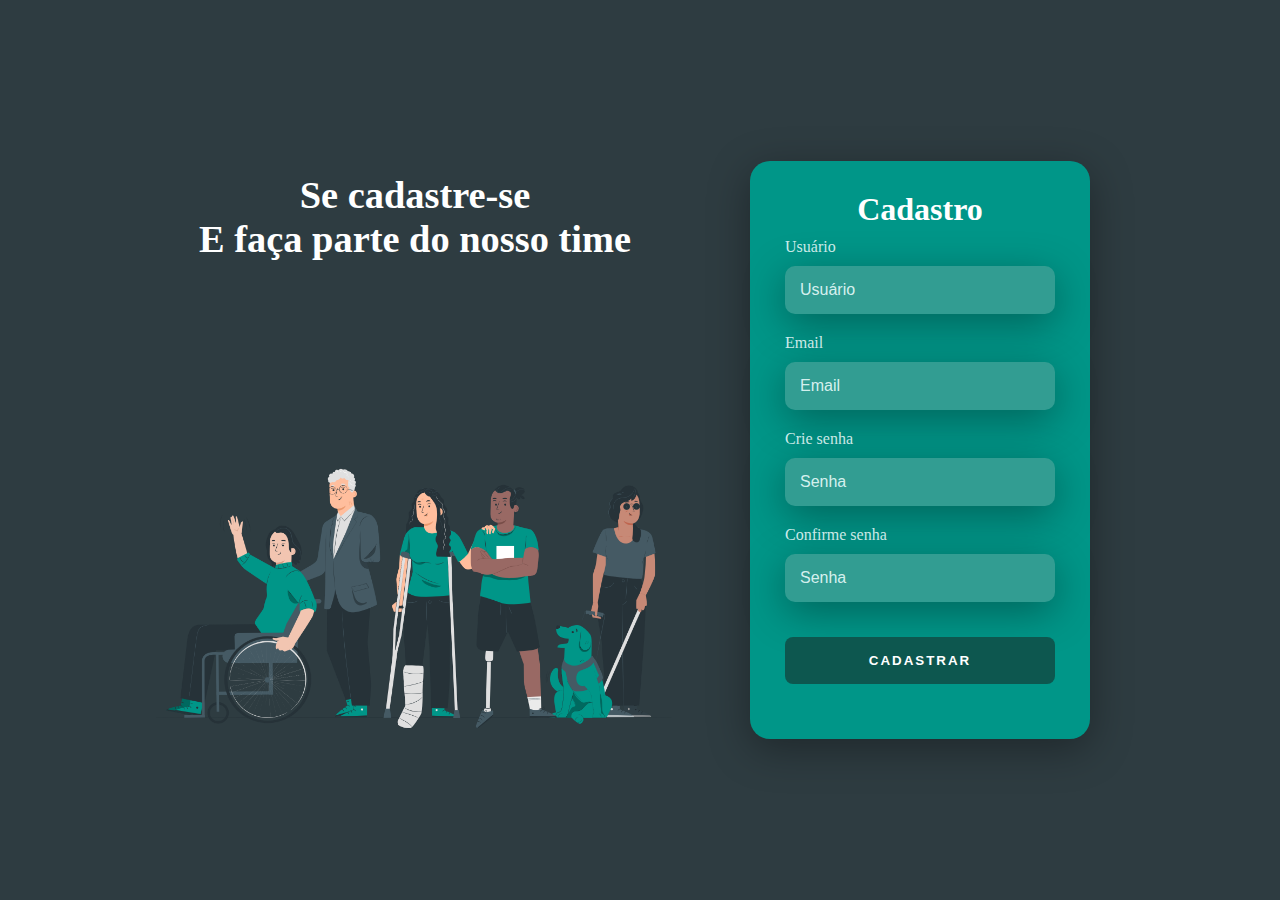
==== pages/Cadastro.html @ e4803b6c "Merge remote-tracking branch 'origin/develop' into user/taina" ====
<!DOCTYPE html>
<html lang="en">

<head>
    <meta charset="UTF-8">
    <meta name="viewport" content="width=device-width, initial-scale=1.0">
    <link rel="stylesheet" href="..//css/styles-cadastro.css">
    <title>Acesse All Areas</title>
</head>

<body>
    <div class="main-cadastro">
        <div class="left-cadastro">
            <h1>Se cadastre-se<br> E faça parte do nosso time</h1>
            <img src="..//img/pcdss.png" class="left-cadastro-image" alt="pcds">
        </div>
        <div class="right-cadastro">
            <div class="card-cadastro">
                <h1>Cadastro</h1>
                <div class="textfield">
                    <label for="usuario">Usuário</label>
                    <input type="text" name="usuario" placeholder="Usuário">
                </div>
                <div class="textfield">
                    <label for="email">Email</label>
                    <input type="email" name="email" placeholder="Email">
                </div>
                <div class="textfield">
                    <label for="senha">Crie senha</label>
                    <input type="password" name="senha" placeholder="Senha">
                </div>
                <div class="textfield">
                    <label for="senha_confirmacao">Confirme senha</label>
                    <input type="password" name="senha_confirmacao" placeholder="Senha">
                </div>
                <button class="btn-cadastro">Cadastrar</button>
            </div>
        </div>
    </div>
</body>

</html>
---- css/styles-cadastro.css ----
body, html {
    margin: 0;
    padding: 0;
    height: 100%;
    width: 100%;
    overflow: hidden; /* Remove a barra de rolagem */
    box-sizing: border-box;
}


.main-cadastro {
    width: 100vw;
    height: 100vh;
    background: #2e3c41;
    display: flex;
    justify-content: center;
    align-items: center;
}

.left-cadastro {
    width: 50vh;
    height: 100vh;
    /*altura*/
    display: flex;
    justify-content: center;
    align-items: center;
    flex-direction: column;
}

.left-cadastro h1 {
    font-size: 3vw;
    width: 100%;
    margin-top: 100px; /* Adiciona mais espaçamento para descer */
    text-align: center; /* Centraliza o texto */
    color: #ffffff;
}

.left-cadastro-image {
   
    width: 60vh; /* Define a largura da imagem */
    height: auto;
    /*tamanho da fonte*/


}

.right-cadastro {
    width: 50vh;
    height: 100vh;
    display: flex;
    justify-content: left;
    /*Centraliza os itens horizontalmente*/
    align-items: center;
}

.card-cadastro {
    width: 60%;
    display: flex;
    justify-content: center;
    align-items: center;
    flex-direction: column;
    padding: 30px 35px;
    background: #009688;
    /*cor do fundo*/
    border-radius: 20px;
    box-shadow: 0px 10px 40px #00000056;
    /*sombra*/
    margin-left: auto; /* Empurra o card para a direita */
    

}

.card-cadastro h1 {
    color: #ffffff;
    /* cor do titulo*/
    font-weight: 800;
    margin: 0;
}

.textfield {
    width: 100%;
    display: flex;
    flex-direction: column;
    align-items: flex-start;
    justify-content: center;
    margin: 10px 0;
}

.textfield input {
    width: 100%;
    border: none;
    border-radius: 10px;
    padding: 15px;
    background:  #329d92;
    /*cor do fundo*/
    color: #f0ffffde;
    font-size: 12pt;
    box-shadow: 0px 10px 40px #00000056;
    outline: none;
    box-sizing: border-box;
}

.textfield label {
    color: #f0ffffde;
    margin-bottom: 10px;
}

.textfield input::placeholder {
    color: #f0ffffde;
}

.btn-cadastro {
    width: 100%;
    padding: 16px 0;
    margin: 25px;
    border: none;
    border-radius: 8px;
    outline: none;
    text-transform: uppercase;
    font-weight: 800;
    letter-spacing: 2px;
    /*espaço entre a letra do botão*/
    color: #ffffff;
    background:  #0d574f;
    cursor: pointer;
    box-shadow: 0px 10px 40px -12pcd #00ff8052;
}
.back-button {
    position: absolute;
    left: 62%; /* Ajuste para posicionar ao lado da área de login */
    transform: translateX(-150%); /* Mova para a esquerda */
    top: 18%; /* Alinhe verticalmente um pouco mais para cima */
    font-size: 24px;
    color: #ffffff;
    text-decoration: none;
    cursor: pointer;
}

/* Responsividade para dispositivos menores */

@media (max-width: 768px) {
    .main-cadastro {
        flex-direction: column;
        padding: 20px;
    }

    .left-cadastro {
        width: 80%;
        height: auto;
        margin-bottom: 20px;
    }

    .left-cadastro h1 {
        font-size: 24px;
    }

    .left-cadastro-image {
        width: 100%;
        margin-top: 20px;
    }

    .right-cadastro {
        width: 80%;
        height: auto;
    }

    .card-cadastro {
        width: 100%;
        padding: 20px;
    }
}

@media (max-width: 480px) {
    .left-cadastro {
        height: auto;
    }

    .left-cadastro h1 {
        font-size: 20px;
        text-align: center;
    }

    .left-cadastro-image {
        display: none;
    }

    .card-cadastro {
        width: 90%;
        padding: 15px;
    }

    .btn-cadastro {
        font-size: 14px;
        padding: 12px 0;
    }
}
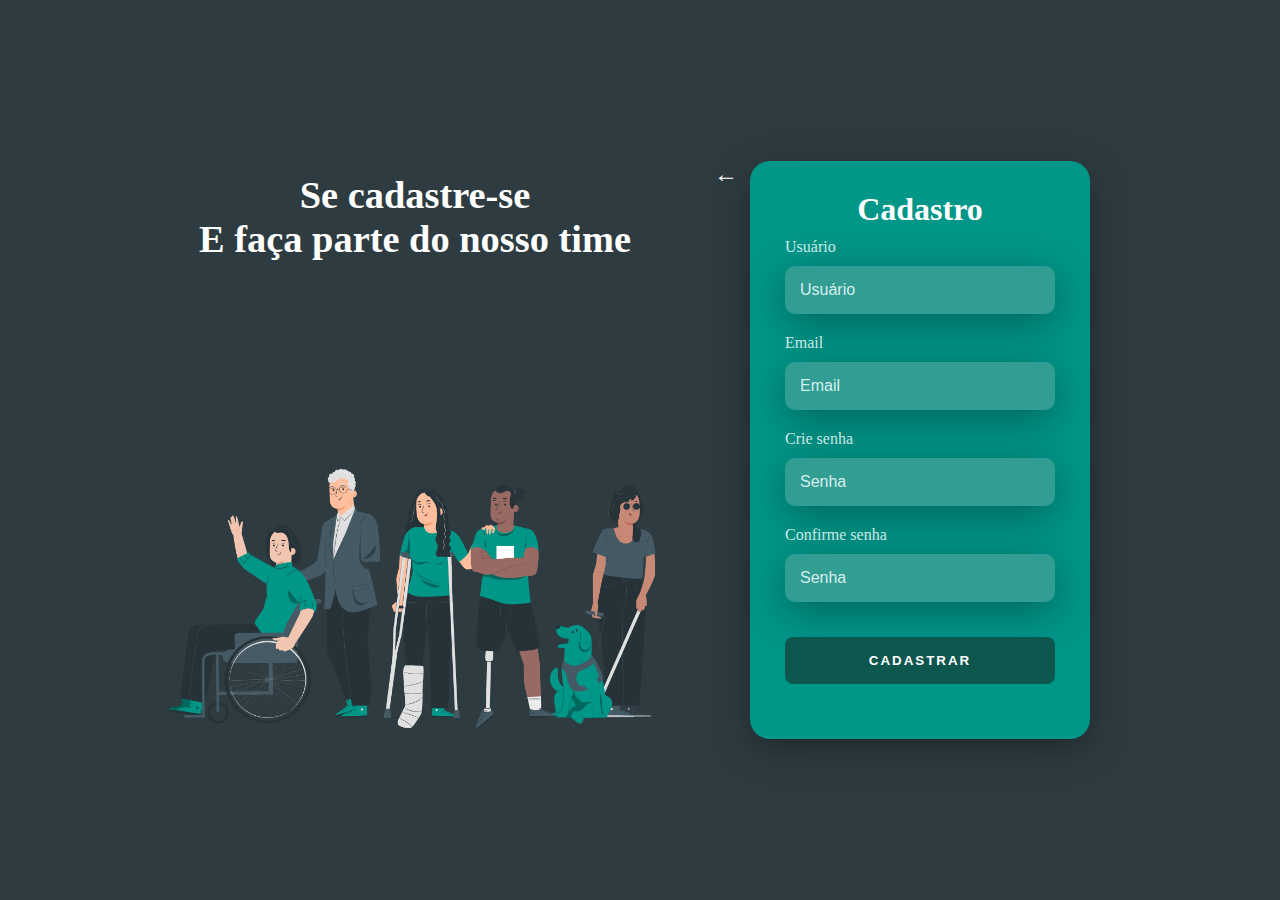
==== commit c77ba71a: "Terminei a responsividade  e as cores do login e cadastro." ====
--- a/pages/Cadastro.html
+++ b/pages/Cadastro.html
@@ -13,9 +13,11 @@
         <div class="left-cadastro">
             <h1>Se cadastre-se<br> E faça parte do nosso time</h1>
             <img src="..//img/pcdss.png" class="left-cadastro-image" alt="pcds">
+           
         </div>
         <div class="right-cadastro">
             <div class="card-cadastro">
+                 <a href="Login.html" class="back-button">&larr;</a> <!-- Botão de voltar -->
                 <h1>Cadastro</h1>
                 <div class="textfield">
                     <label for="usuario">Usuário</label>
--- a/css/styles-cadastro.css
+++ b/css/styles-cadastro.css
@@ -55,6 +55,7 @@
 }
 
 .card-cadastro {
+    position: relative;
     width: 60%;
     display: flex;
     justify-content: center;
@@ -128,13 +129,17 @@
 }
 .back-button {
     position: absolute;
-    left: 62%; /* Ajuste para posicionar ao lado da área de login */
+    left: 0; /* Ajuste para posicionar ao lado da área de login */
     transform: translateX(-150%); /* Mova para a esquerda */
-    top: 18%; /* Alinhe verticalmente um pouco mais para cima */
+    top: 0; /* Alinhe verticalmente um pouco mais para cima */
     font-size: 24px;
     color: #ffffff;
     text-decoration: none;
     cursor: pointer;
+}
+
+.back-button:hover {
+    color:#009688 ; /* Altera a cor do botão ao passar o mouse */
 }
 
 /* Responsividade para dispositivos menores */
@@ -142,7 +147,7 @@
 @media (max-width: 768px) {
     .main-cadastro {
         flex-direction: column;
-        padding: 20px;
+        padding: 5px;
     }
 
     .left-cadastro {
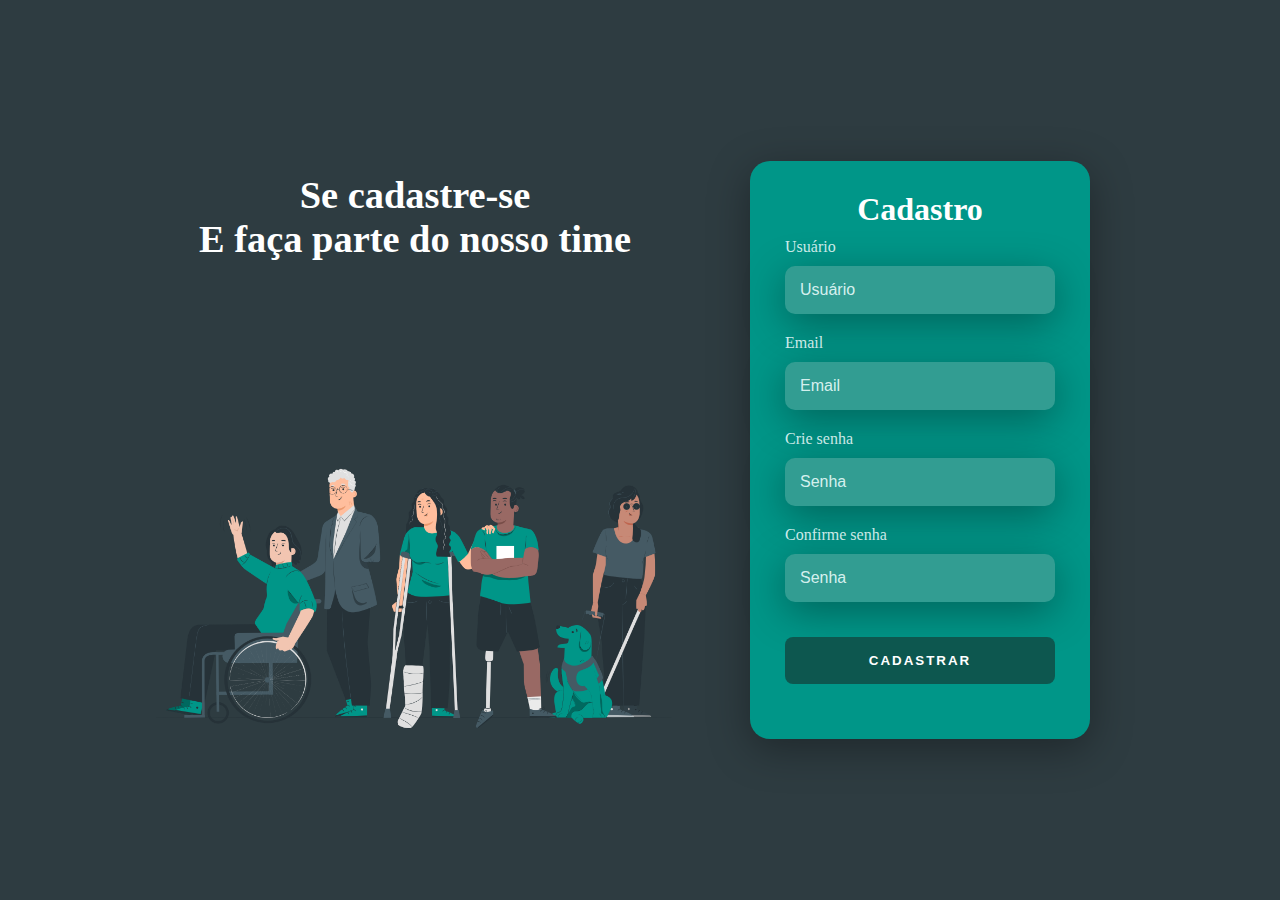
==== commit 7201942e: "Merge branch 'user/poliane' of https://github.com/Eduarda302/acessallareas into user/poliane" ====
--- a/pages/Cadastro.html
+++ b/pages/Cadastro.html
@@ -13,11 +13,9 @@
         <div class="left-cadastro">
             <h1>Se cadastre-se<br> E faça parte do nosso time</h1>
             <img src="..//img/pcdss.png" class="left-cadastro-image" alt="pcds">
-           
         </div>
         <div class="right-cadastro">
             <div class="card-cadastro">
-                 <a href="Login.html" class="back-button">&larr;</a> <!-- Botão de voltar -->
                 <h1>Cadastro</h1>
                 <div class="textfield">
                     <label for="usuario">Usuário</label>
--- a/css/styles-cadastro.css
+++ b/css/styles-cadastro.css
@@ -55,7 +55,6 @@
 }
 
 .card-cadastro {
-    position: relative;
     width: 60%;
     display: flex;
     justify-content: center;
@@ -129,17 +128,13 @@
 }
 .back-button {
     position: absolute;
-    left: 0; /* Ajuste para posicionar ao lado da área de login */
+    left: 62%; /* Ajuste para posicionar ao lado da área de login */
     transform: translateX(-150%); /* Mova para a esquerda */
-    top: 0; /* Alinhe verticalmente um pouco mais para cima */
+    top: 18%; /* Alinhe verticalmente um pouco mais para cima */
     font-size: 24px;
     color: #ffffff;
     text-decoration: none;
     cursor: pointer;
-}
-
-.back-button:hover {
-    color:#009688 ; /* Altera a cor do botão ao passar o mouse */
 }
 
 /* Responsividade para dispositivos menores */
@@ -147,7 +142,7 @@
 @media (max-width: 768px) {
     .main-cadastro {
         flex-direction: column;
-        padding: 5px;
+        padding: 20px;
     }
 
     .left-cadastro {
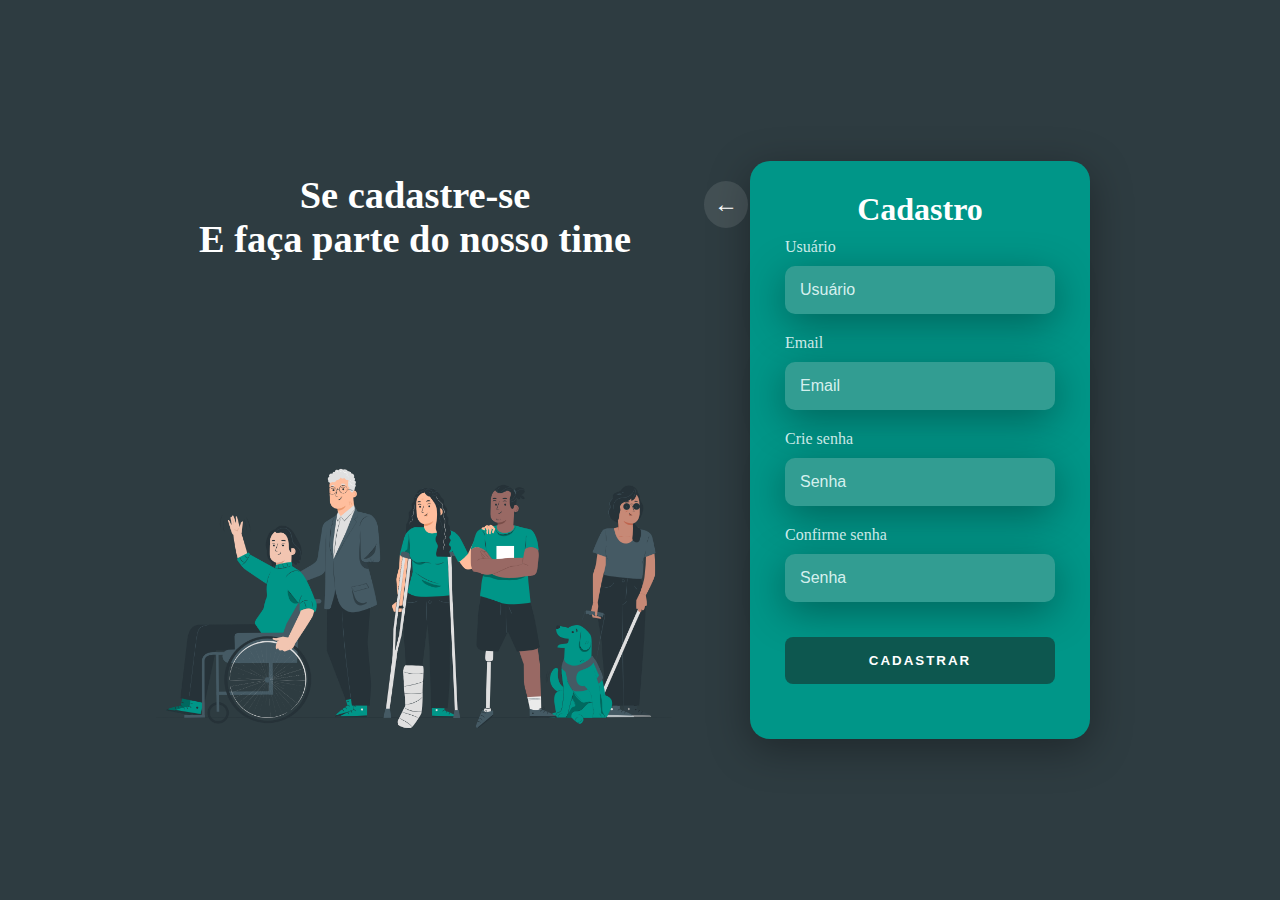
==== commit 1d5c81a8: "adicionei a API na pagina de login e cadastro" ====
--- a/pages/Cadastro.html
+++ b/pages/Cadastro.html
@@ -13,9 +13,11 @@
         <div class="left-cadastro">
             <h1>Se cadastre-se<br> E faça parte do nosso time</h1>
             <img src="..//img/pcdss.png" class="left-cadastro-image" alt="pcds">
+           
         </div>
         <div class="right-cadastro">
             <div class="card-cadastro">
+                 <a href="Login.html" class="back-button">&larr;</a> <!-- Botão de voltar -->
                 <h1>Cadastro</h1>
                 <div class="textfield">
                     <label for="usuario">Usuário</label>
@@ -33,10 +35,24 @@
                     <label for="senha_confirmacao">Confirme senha</label>
                     <input type="password" name="senha_confirmacao" placeholder="Senha">
                 </div>
-                <button class="btn-cadastro">Cadastrar</button>
+                <button class="btn-cadastro"><a href="../pages/Login.html"></a> Cadastrar</button>
             </div>
         </div>
     </div>
+      <!-- Scripts de Acessibilidade -->
+      <script>
+        (function (d) {
+            var s = d.createElement("script");
+            s.setAttribute("data-account", "YOUR-WIDGET-CODE-HERE");
+            s.setAttribute("src", "https://cdn.userway.org/widget.js");
+            (d.body || d.head).appendChild(s);
+        })(document)
+    </script>
+
+    <!-- Script adicional de acessibilidade -->
+    <script src="https://vlibras.gov.br/app/vlibras-plugin.js"></script>
+    
+    
 </body>
 
 </html>
--- a/css/styles-cadastro.css
+++ b/css/styles-cadastro.css
@@ -55,6 +55,7 @@
 }
 
 .card-cadastro {
+    position: relative;
     width: 60%;
     display: flex;
     justify-content: center;
@@ -128,21 +129,40 @@
 }
 .back-button {
     position: absolute;
-    left: 62%; /* Ajuste para posicionar ao lado da área de login */
+    left: 0; /* Ajuste para posicionar ao lado da área de login */
     transform: translateX(-150%); /* Mova para a esquerda */
-    top: 18%; /* Alinhe verticalmente um pouco mais para cima */
+    top: 0; /* Alinhe verticalmente um pouco mais para cima */
     font-size: 24px;
     color: #ffffff;
     text-decoration: none;
     cursor: pointer;
 }
+
+.back-button:hover {
+    color:#009688 ; /* Altera a cor do botão ao passar o mouse */
+}
+.back-button {
+    position: absolute; /* Posiciona o botão */
+    top: 20px; /* Ajusta a distância do topo */
+    left: 20px; /* Ajusta a distância da lateral */
+    font-size: 24px; /* Tamanho da seta */
+    color: white; /* Cor da seta */
+    text-decoration: none; /* Remove o sublinhado */
+    background-color: rgba(255, 255, 255, 0.1); /* Fundo transparente */
+    padding: 10px; /* Espaçamento interno */
+    border-radius: 50%; /* Torna o botão redondo */
+    display: flex; /* Centraliza o conteúdo */
+    align-items: center; 
+    justify-content: center;
+    transition: all 0.3s ease; /* Efeito suave de hover */
+  }
 
 /* Responsividade para dispositivos menores */
 
 @media (max-width: 768px) {
     .main-cadastro {
         flex-direction: column;
-        padding: 20px;
+        padding: 5px;
     }
 
     .left-cadastro {
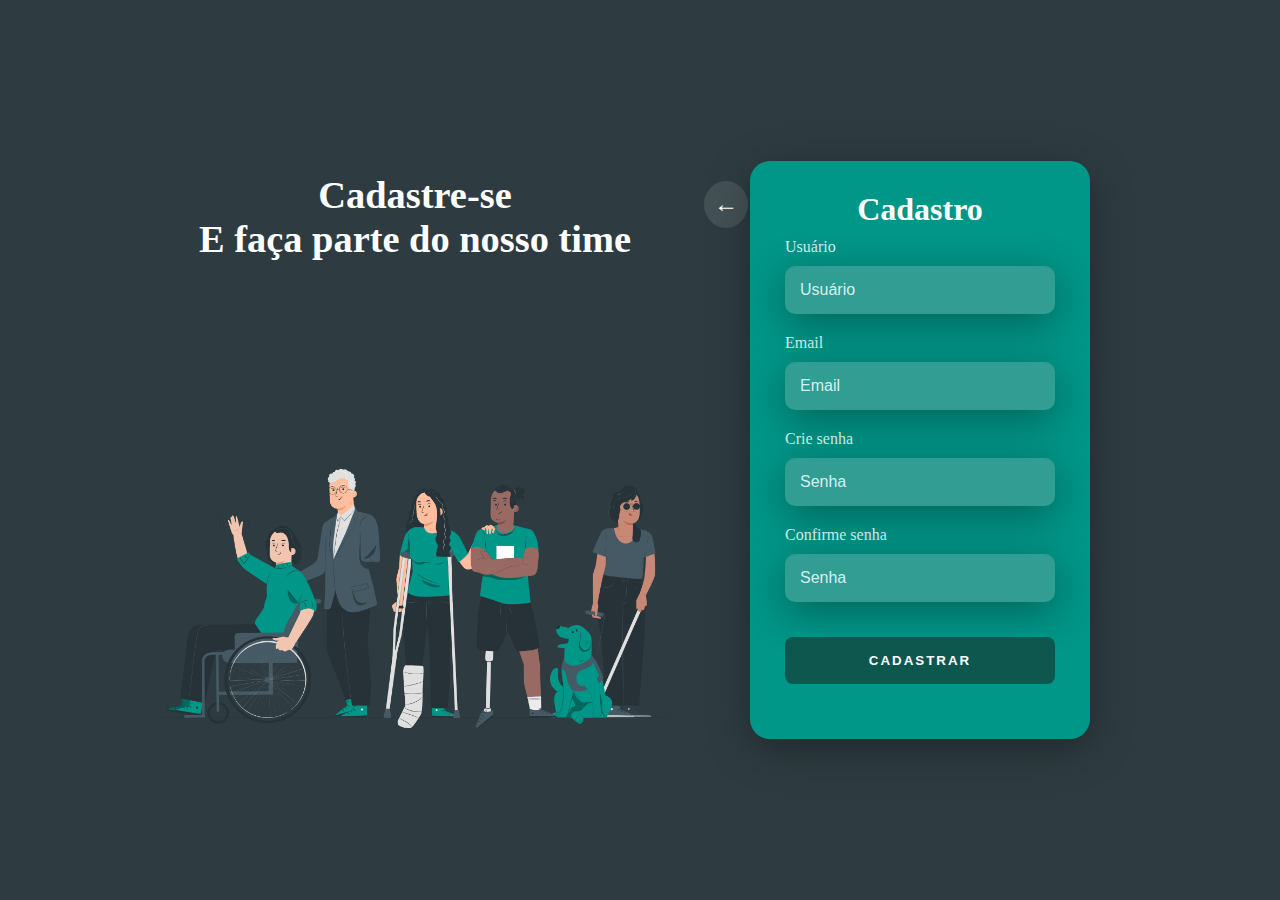
==== commit 48e14e3c: "Melhorei a seta de voltar" ====
--- a/pages/Cadastro.html
+++ b/pages/Cadastro.html
@@ -11,7 +11,7 @@
 <body>
     <div class="main-cadastro">
         <div class="left-cadastro">
-            <h1>Se cadastre-se<br> E faça parte do nosso time</h1>
+            <h1> Cadastre-se<br> E faça parte do nosso time</h1>
             <img src="..//img/pcdss.png" class="left-cadastro-image" alt="pcds">
            
         </div>
@@ -35,7 +35,7 @@
                     <label for="senha_confirmacao">Confirme senha</label>
                     <input type="password" name="senha_confirmacao" placeholder="Senha">
                 </div>
-                <button class="btn-cadastro"><a href="../pages/Login.html"></a> Cadastrar</button>
+                <button class="btn-cadastro"></a> Cadastrar</button>
             </div>
         </div>
     </div>
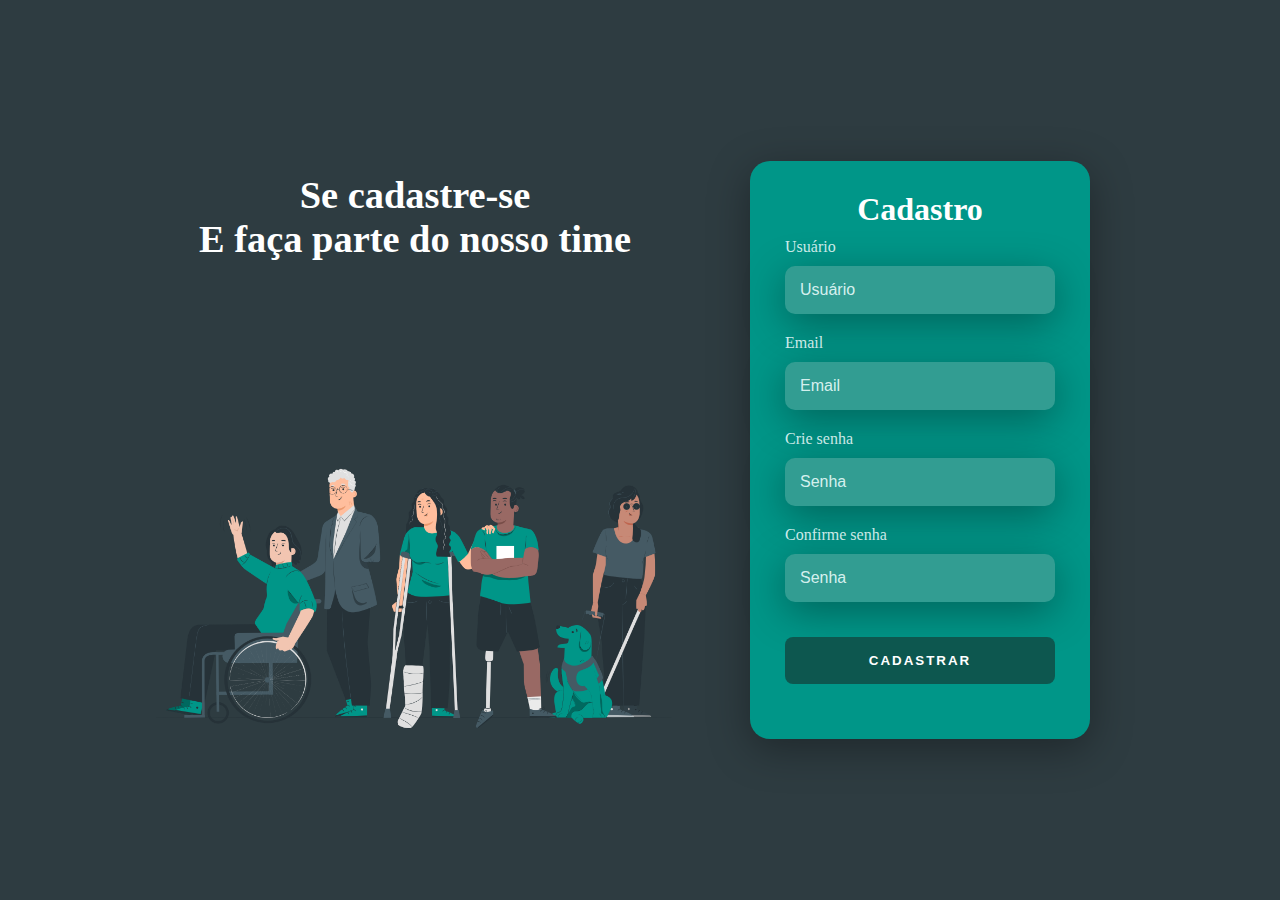
==== commit f9b94aad: "Merge remote-tracking branch 'origin/develop' into user/cibelly" ====
--- a/pages/Cadastro.html
+++ b/pages/Cadastro.html
@@ -11,13 +11,11 @@
 <body>
     <div class="main-cadastro">
         <div class="left-cadastro">
-            <h1> Cadastre-se<br> E faça parte do nosso time</h1>
+            <h1>Se cadastre-se<br> E faça parte do nosso time</h1>
             <img src="..//img/pcdss.png" class="left-cadastro-image" alt="pcds">
-           
         </div>
         <div class="right-cadastro">
             <div class="card-cadastro">
-                 <a href="Login.html" class="back-button">&larr;</a> <!-- Botão de voltar -->
                 <h1>Cadastro</h1>
                 <div class="textfield">
                     <label for="usuario">Usuário</label>
@@ -35,24 +33,10 @@
                     <label for="senha_confirmacao">Confirme senha</label>
                     <input type="password" name="senha_confirmacao" placeholder="Senha">
                 </div>
-                <button class="btn-cadastro"></a> Cadastrar</button>
+                <button class="btn-cadastro">Cadastrar</button>
             </div>
         </div>
     </div>
-      <!-- Scripts de Acessibilidade -->
-      <script>
-        (function (d) {
-            var s = d.createElement("script");
-            s.setAttribute("data-account", "YOUR-WIDGET-CODE-HERE");
-            s.setAttribute("src", "https://cdn.userway.org/widget.js");
-            (d.body || d.head).appendChild(s);
-        })(document)
-    </script>
-
-    <!-- Script adicional de acessibilidade -->
-    <script src="https://vlibras.gov.br/app/vlibras-plugin.js"></script>
-    
-    
 </body>
 
 </html>
--- a/css/styles-cadastro.css
+++ b/css/styles-cadastro.css
@@ -55,7 +55,6 @@
 }
 
 .card-cadastro {
-    position: relative;
     width: 60%;
     display: flex;
     justify-content: center;
@@ -129,40 +128,21 @@
 }
 .back-button {
     position: absolute;
-    left: 0; /* Ajuste para posicionar ao lado da área de login */
+    left: 62%; /* Ajuste para posicionar ao lado da área de login */
     transform: translateX(-150%); /* Mova para a esquerda */
-    top: 0; /* Alinhe verticalmente um pouco mais para cima */
+    top: 18%; /* Alinhe verticalmente um pouco mais para cima */
     font-size: 24px;
     color: #ffffff;
     text-decoration: none;
     cursor: pointer;
 }
 
-.back-button:hover {
-    color:#009688 ; /* Altera a cor do botão ao passar o mouse */
-}
-.back-button {
-    position: absolute; /* Posiciona o botão */
-    top: 20px; /* Ajusta a distância do topo */
-    left: 20px; /* Ajusta a distância da lateral */
-    font-size: 24px; /* Tamanho da seta */
-    color: white; /* Cor da seta */
-    text-decoration: none; /* Remove o sublinhado */
-    background-color: rgba(255, 255, 255, 0.1); /* Fundo transparente */
-    padding: 10px; /* Espaçamento interno */
-    border-radius: 50%; /* Torna o botão redondo */
-    display: flex; /* Centraliza o conteúdo */
-    align-items: center; 
-    justify-content: center;
-    transition: all 0.3s ease; /* Efeito suave de hover */
-  }
-
 /* Responsividade para dispositivos menores */
 
 @media (max-width: 768px) {
     .main-cadastro {
         flex-direction: column;
-        padding: 5px;
+        padding: 20px;
     }
 
     .left-cadastro {
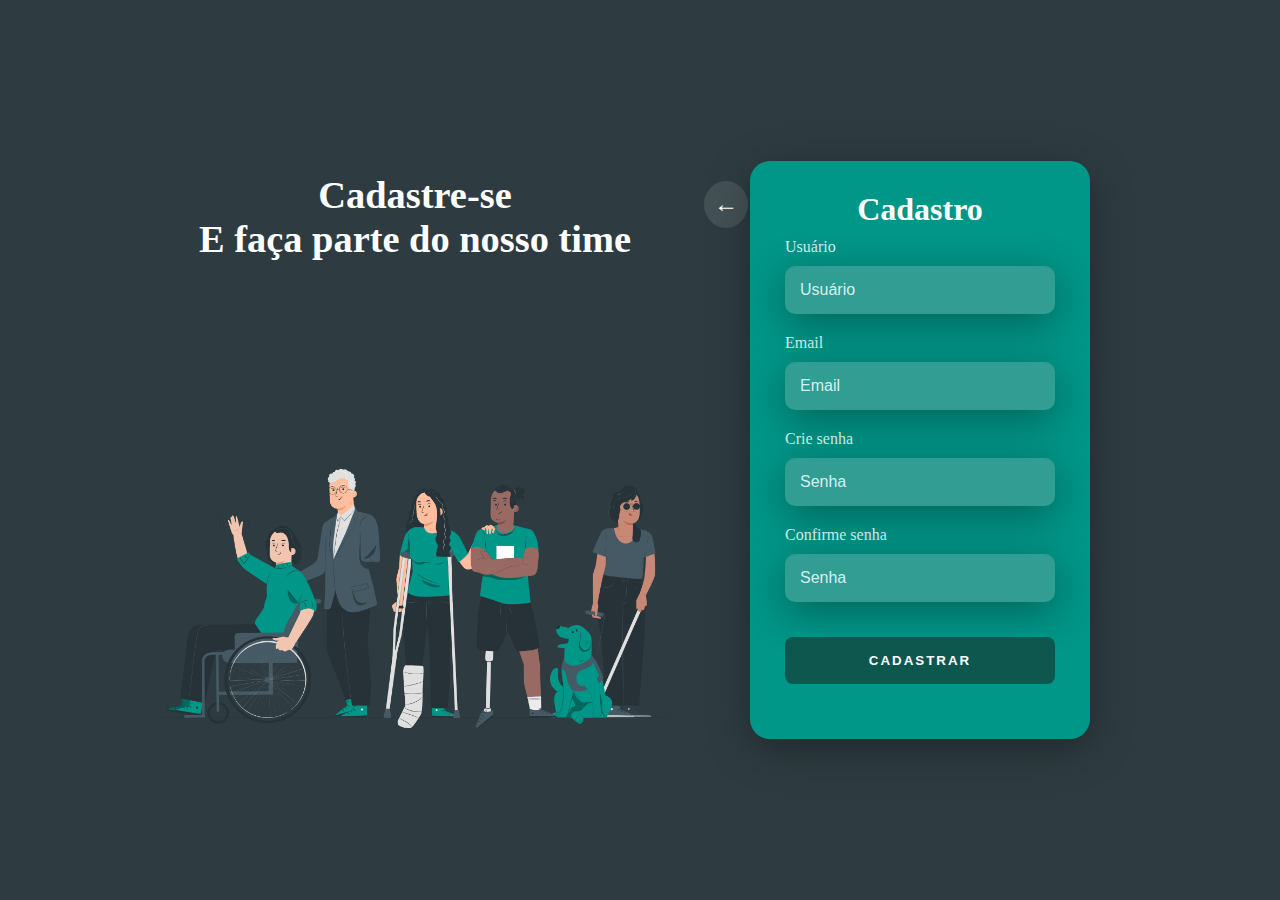
==== commit a05c593d: "Merge pull request #31 from Eduarda302/user/taina" ====
--- a/pages/Cadastro.html
+++ b/pages/Cadastro.html
@@ -11,11 +11,13 @@
 <body>
     <div class="main-cadastro">
         <div class="left-cadastro">
-            <h1>Se cadastre-se<br> E faça parte do nosso time</h1>
+            <h1> Cadastre-se<br> E faça parte do nosso time</h1>
             <img src="..//img/pcdss.png" class="left-cadastro-image" alt="pcds">
+           
         </div>
         <div class="right-cadastro">
             <div class="card-cadastro">
+                 <a href="Login.html" class="back-button">&larr;</a> <!-- Botão de voltar -->
                 <h1>Cadastro</h1>
                 <div class="textfield">
                     <label for="usuario">Usuário</label>
@@ -33,10 +35,24 @@
                     <label for="senha_confirmacao">Confirme senha</label>
                     <input type="password" name="senha_confirmacao" placeholder="Senha">
                 </div>
-                <button class="btn-cadastro">Cadastrar</button>
+                <button class="btn-cadastro"></a> Cadastrar</button>
             </div>
         </div>
     </div>
+      <!-- Scripts de Acessibilidade -->
+      <script>
+        (function (d) {
+            var s = d.createElement("script");
+            s.setAttribute("data-account", "YOUR-WIDGET-CODE-HERE");
+            s.setAttribute("src", "https://cdn.userway.org/widget.js");
+            (d.body || d.head).appendChild(s);
+        })(document)
+    </script>
+
+    <!-- Script adicional de acessibilidade -->
+    <script src="https://vlibras.gov.br/app/vlibras-plugin.js"></script>
+    
+    
 </body>
 
 </html>
--- a/css/styles-cadastro.css
+++ b/css/styles-cadastro.css
@@ -55,6 +55,7 @@
 }
 
 .card-cadastro {
+    position: relative;
     width: 60%;
     display: flex;
     justify-content: center;
@@ -128,21 +129,44 @@
 }
 .back-button {
     position: absolute;
-    left: 62%; /* Ajuste para posicionar ao lado da área de login */
+    left: 0; /* Ajuste para posicionar ao lado da área de login */
     transform: translateX(-150%); /* Mova para a esquerda */
-    top: 18%; /* Alinhe verticalmente um pouco mais para cima */
+    top: 0; /* Alinhe verticalmente um pouco mais para cima */
     font-size: 24px;
     color: #ffffff;
     text-decoration: none;
     cursor: pointer;
 }
+
+.back-button:hover {
+    color:#009688 ; /* Altera a cor do botão ao passar o mouse */
+}
+.back-button {
+    position: absolute; /* Posiciona o botão */
+    top: 20px; /* Ajusta a distância do topo */
+    left: 20px; /* Ajusta a distância da lateral */
+    font-size: 24px; /* Tamanho da seta */
+    color: white; /* Cor da seta */
+    text-decoration: none; /* Remove o sublinhado */
+    background-color: rgba(255, 255, 255, 0.1); /* Fundo transparente */
+    padding: 10px; /* Espaçamento interno */
+    border-radius: 50%; /* Torna o botão redondo */
+    display: flex; /* Centraliza o conteúdo */
+    align-items: center; 
+    justify-content: center;
+    transition: all 0.3s ease; /* Efeito suave de hover */
+  }
+
+  .userway_buttons_wrapper {
+    margin-top: 100px;
+    }
 
 /* Responsividade para dispositivos menores */
 
 @media (max-width: 768px) {
     .main-cadastro {
         flex-direction: column;
-        padding: 20px;
+        padding: 5px;
     }
 
     .left-cadastro {
